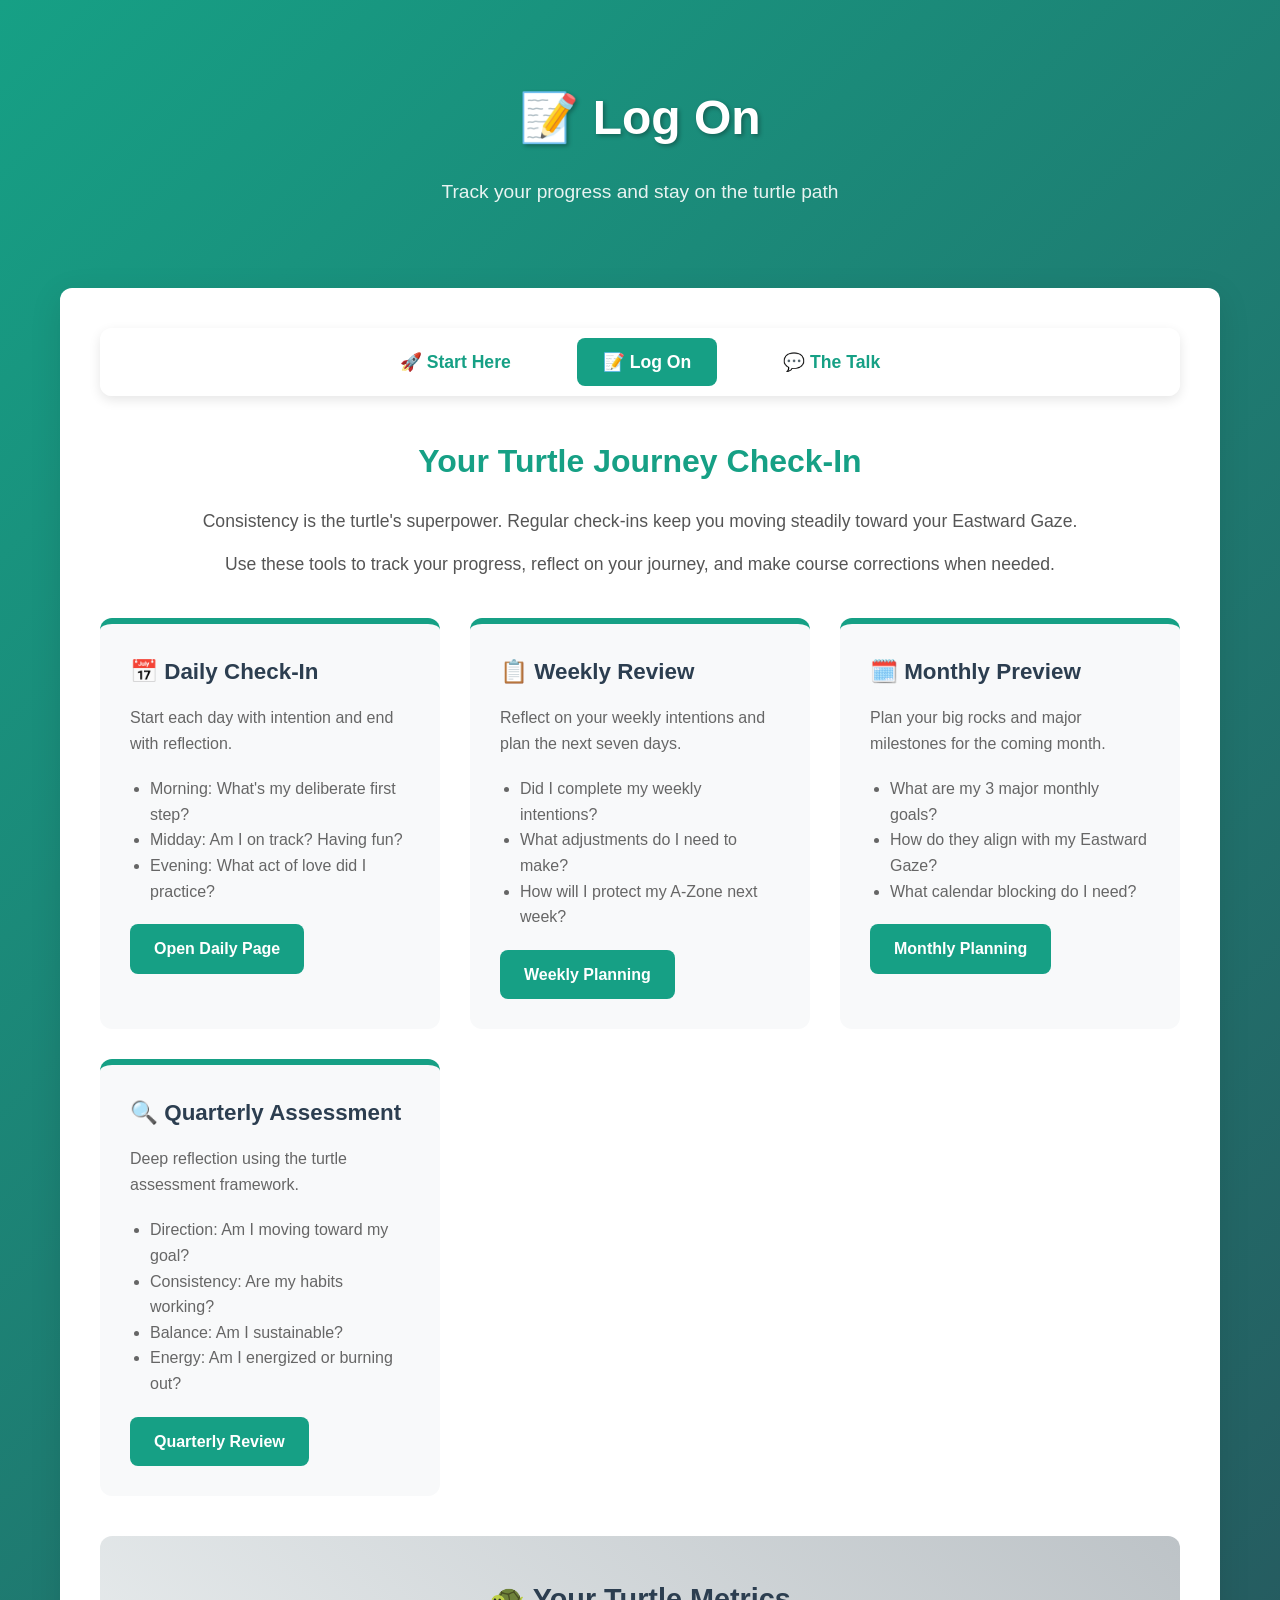
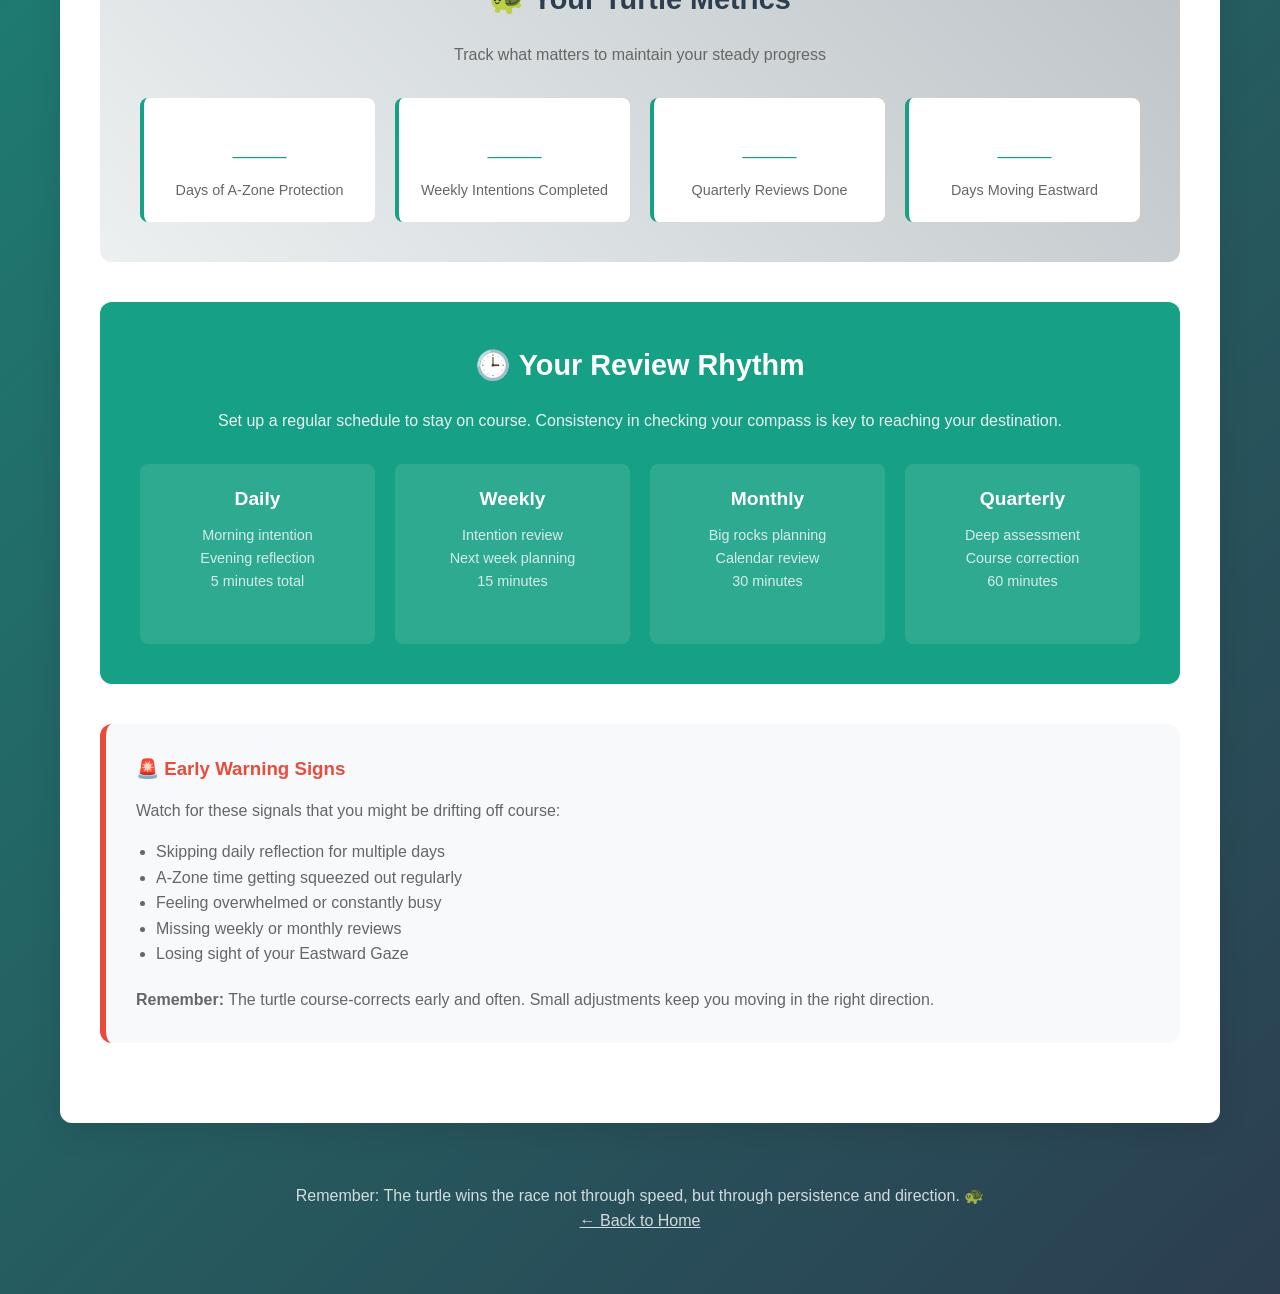
==== log-on.html @ a4d286ff "Add navigation bar and three new content pages New Features: - Added horizontal navigation bar to in" ====
<!DOCTYPE html>
<html lang="en">
<head>
    <meta charset="UTF-8">
    <meta name="viewport" content="width=device-width, initial-scale=1.0">
    <title>📝 Log On - TurtleTalk</title>
    <style>
        * {
            margin: 0;
            padding: 0;
            box-sizing: border-box;
        }

        body {
            font-family: 'Helvetica', Arial, sans-serif;
            line-height: 1.6;
            color: #2c3e50;
            background: linear-gradient(135deg, #16a085 0%, #2c3e50 100%);
            min-height: 100vh;
        }

        .container {
            max-width: 1200px;
            margin: 0 auto;
            padding: 20px;
        }

        .header {
            text-align: center;
            color: white;
            padding: 60px 0;
        }

        .header h1 {
            font-size: 3rem;
            margin-bottom: 20px;
            text-shadow: 2px 2px 4px rgba(0,0,0,0.3);
        }

        .header p {
            font-size: 1.2rem;
            opacity: 0.9;
        }

        .main-content {
            background: white;
            border-radius: 12px;
            box-shadow: 0 8px 32px rgba(0,0,0,0.1);
            padding: 40px;
            margin: 20px 0;
        }

        .nav-bar {
            background: rgba(255,255,255,0.95);
            padding: 20px 0;
            margin-bottom: 40px;
            border-radius: 12px;
            box-shadow: 0 4px 12px rgba(0,0,0,0.1);
        }

        .nav-links {
            display: flex;
            justify-content: center;
            gap: 40px;
            list-style: none;
            margin: 0;
            padding: 0;
        }

        .nav-links a {
            text-decoration: none;
            color: #16a085;
            font-weight: bold;
            font-size: 1.1rem;
            padding: 12px 24px;
            border-radius: 8px;
            transition: all 0.3s ease;
            border: 2px solid transparent;
        }

        .nav-links a:hover {
            background-color: #16a085;
            color: white;
            transform: translateY(-2px);
            box-shadow: 0 4px 12px rgba(22, 160, 133, 0.3);
        }

        .nav-links a.active {
            background-color: #16a085;
            color: white;
        }

        .intro {
            text-align: center;
            margin-bottom: 40px;
        }

        .intro h2 {
            color: #16a085;
            margin-bottom: 20px;
            font-size: 2rem;
        }

        .intro p {
            font-size: 1.1rem;
            color: #555;
            margin-bottom: 15px;
        }

        .check-in-grid {
            display: grid;
            grid-template-columns: repeat(auto-fit, minmax(300px, 1fr));
            gap: 30px;
            margin: 40px 0;
        }

        .check-in-card {
            background: #f8f9fa;
            padding: 30px;
            border-radius: 12px;
            border-top: 6px solid #16a085;
        }

        .check-in-card h3 {
            color: #2c3e50;
            margin-bottom: 15px;
            font-size: 1.4rem;
            display: flex;
            align-items: center;
            gap: 10px;
        }

        .check-in-card p {
            color: #666;
            margin-bottom: 20px;
        }

        .check-in-card ul {
            color: #666;
            margin-left: 20px;
            margin-bottom: 20px;
        }

        .check-in-card .btn {
            display: inline-block;
            padding: 12px 24px;
            background: #16a085;
            color: white;
            text-decoration: none;
            border-radius: 8px;
            font-weight: bold;
            transition: all 0.2s;
        }

        .check-in-card .btn:hover {
            background: #1abc9c;
            transform: translateY(-2px);
        }

        .tracking-section {
            background: linear-gradient(45deg, #ecf0f1, #bdc3c7);
            padding: 40px;
            border-radius: 12px;
            margin: 40px 0;
        }

        .tracking-section h3 {
            color: #2c3e50;
            margin-bottom: 20px;
            font-size: 1.8rem;
            text-align: center;
        }

        .tracking-grid {
            display: grid;
            grid-template-columns: repeat(auto-fit, minmax(200px, 1fr));
            gap: 20px;
            margin-top: 30px;
        }

        .metric-card {
            background: white;
            padding: 20px;
            border-radius: 8px;
            text-align: center;
            border-left: 4px solid #16a085;
        }

        .metric-card .number {
            font-size: 2rem;
            font-weight: bold;
            color: #16a085;
            margin-bottom: 10px;
        }

        .metric-card .label {
            color: #666;
            font-size: 0.9rem;
        }

        .review-schedule {
            background: #16a085;
            color: white;
            padding: 40px;
            border-radius: 12px;
            margin: 40px 0;
            text-align: center;
        }

        .review-schedule h3 {
            margin-bottom: 20px;
            font-size: 1.8rem;
        }

        .review-schedule p {
            margin-bottom: 30px;
            opacity: 0.9;
        }

        .schedule-grid {
            display: grid;
            grid-template-columns: repeat(auto-fit, minmax(200px, 1fr));
            gap: 20px;
            margin-top: 30px;
        }

        .schedule-item {
            background: rgba(255,255,255,0.1);
            padding: 20px;
            border-radius: 8px;
            text-align: center;
        }

        .schedule-item h4 {
            margin-bottom: 10px;
            font-size: 1.2rem;
        }

        .schedule-item p {
            font-size: 0.9rem;
            opacity: 0.8;
        }

        .footer {
            text-align: center;
            padding: 40px;
            color: white;
            opacity: 0.8;
        }

        @media (max-width: 768px) {
            .header h1 { font-size: 2rem; }
            .header p { font-size: 1rem; }
            .main-content { padding: 20px; }
            .check-in-grid { grid-template-columns: 1fr; }
            .nav-links { 
                flex-direction: column; 
                gap: 15px; 
                align-items: center; 
            }
            .nav-bar { padding: 15px 0; }
        }
    </style>
</head>
<body>
    <div class="container">
        <header class="header">
            <h1>📝 Log On</h1>
            <p>Track your progress and stay on the turtle path</p>
        </header>

        <main class="main-content">
            <nav class="nav-bar">
                <ul class="nav-links">
                    <li><a href="start-here.html">🚀 Start Here</a></li>
                    <li><a href="log-on.html" class="active">📝 Log On</a></li>
                    <li><a href="the-talk.html">💬 The Talk</a></li>
                </ul>
            </nav>

            <section class="intro">
                <h2>Your Turtle Journey Check-In</h2>
                <p>Consistency is the turtle's superpower. Regular check-ins keep you moving steadily toward your Eastward Gaze.</p>
                <p>Use these tools to track your progress, reflect on your journey, and make course corrections when needed.</p>
            </section>

            <section class="check-in-grid">
                <div class="check-in-card">
                    <h3>📅 Daily Check-In</h3>
                    <p>Start each day with intention and end with reflection.</p>
                    <ul>
                        <li>Morning: What's my deliberate first step?</li>
                        <li>Midday: Am I on track? Having fun?</li>
                        <li>Evening: What act of love did I practice?</li>
                    </ul>
                    <a href="turtle-planner.html#daily" class="btn">Open Daily Page</a>
                </div>

                <div class="check-in-card">
                    <h3>📋 Weekly Review</h3>
                    <p>Reflect on your weekly intentions and plan the next seven days.</p>
                    <ul>
                        <li>Did I complete my weekly intentions?</li>
                        <li>What adjustments do I need to make?</li>
                        <li>How will I protect my A-Zone next week?</li>
                    </ul>
                    <a href="turtle-planner.html#weekly" class="btn">Weekly Planning</a>
                </div>

                <div class="check-in-card">
                    <h3>🗓️ Monthly Preview</h3>
                    <p>Plan your big rocks and major milestones for the coming month.</p>
                    <ul>
                        <li>What are my 3 major monthly goals?</li>
                        <li>How do they align with my Eastward Gaze?</li>
                        <li>What calendar blocking do I need?</li>
                    </ul>
                    <a href="turtle-planner.html#monthly" class="btn">Monthly Planning</a>
                </div>

                <div class="check-in-card">
                    <h3>🔍 Quarterly Assessment</h3>
                    <p>Deep reflection using the turtle assessment framework.</p>
                    <ul>
                        <li>Direction: Am I moving toward my goal?</li>
                        <li>Consistency: Are my habits working?</li>
                        <li>Balance: Am I sustainable?</li>
                        <li>Energy: Am I energized or burning out?</li>
                    </ul>
                    <a href="turtle-planner.html#quarterly" class="btn">Quarterly Review</a>
                </div>
            </section>

            <section class="tracking-section">
                <h3>🐢 Your Turtle Metrics</h3>
                <p style="text-align: center; color: #666;">Track what matters to maintain your steady progress</p>
                
                <div class="tracking-grid">
                    <div class="metric-card">
                        <div class="number">___</div>
                        <div class="label">Days of A-Zone Protection</div>
                    </div>
                    <div class="metric-card">
                        <div class="number">___</div>
                        <div class="label">Weekly Intentions Completed</div>
                    </div>
                    <div class="metric-card">
                        <div class="number">___</div>
                        <div class="label">Quarterly Reviews Done</div>
                    </div>
                    <div class="metric-card">
                        <div class="number">___</div>
                        <div class="label">Days Moving Eastward</div>
                    </div>
                </div>
            </section>

            <section class="review-schedule">
                <h3>🕒 Your Review Rhythm</h3>
                <p>Set up a regular schedule to stay on course. Consistency in checking your compass is key to reaching your destination.</p>
                
                <div class="schedule-grid">
                    <div class="schedule-item">
                        <h4>Daily</h4>
                        <p>Morning intention<br>Evening reflection<br>5 minutes total</p>
                    </div>
                    <div class="schedule-item">
                        <h4>Weekly</h4>
                        <p>Intention review<br>Next week planning<br>15 minutes</p>
                    </div>
                    <div class="schedule-item">
                        <h4>Monthly</h4>
                        <p>Big rocks planning<br>Calendar review<br>30 minutes</p>
                    </div>
                    <div class="schedule-item">
                        <h4>Quarterly</h4>
                        <p>Deep assessment<br>Course correction<br>60 minutes</p>
                    </div>
                </div>
            </section>

            <div style="background: #f8f9fa; padding: 30px; border-radius: 12px; border-left: 6px solid #e74c3c; margin: 40px 0;">
                <h3 style="color: #e74c3c; margin-bottom: 15px;">🚨 Early Warning Signs</h3>
                <p style="margin-bottom: 15px; color: #666;">Watch for these signals that you might be drifting off course:</p>
                <ul style="color: #666; margin-left: 20px;">
                    <li>Skipping daily reflection for multiple days</li>
                    <li>A-Zone time getting squeezed out regularly</li>
                    <li>Feeling overwhelmed or constantly busy</li>
                    <li>Missing weekly or monthly reviews</li>
                    <li>Losing sight of your Eastward Gaze</li>
                </ul>
                <p style="margin-top: 20px; color: #666;"><strong>Remember:</strong> The turtle course-corrects early and often. Small adjustments keep you moving in the right direction.</p>
            </div>
        </main>

        <footer class="footer">
            <p>Remember: The turtle wins the race not through speed, but through persistence and direction. 🐢</p>
            <p><a href="index.html" style="color: white;">← Back to Home</a></p>
        </footer>
    </div>
</body>
</html>
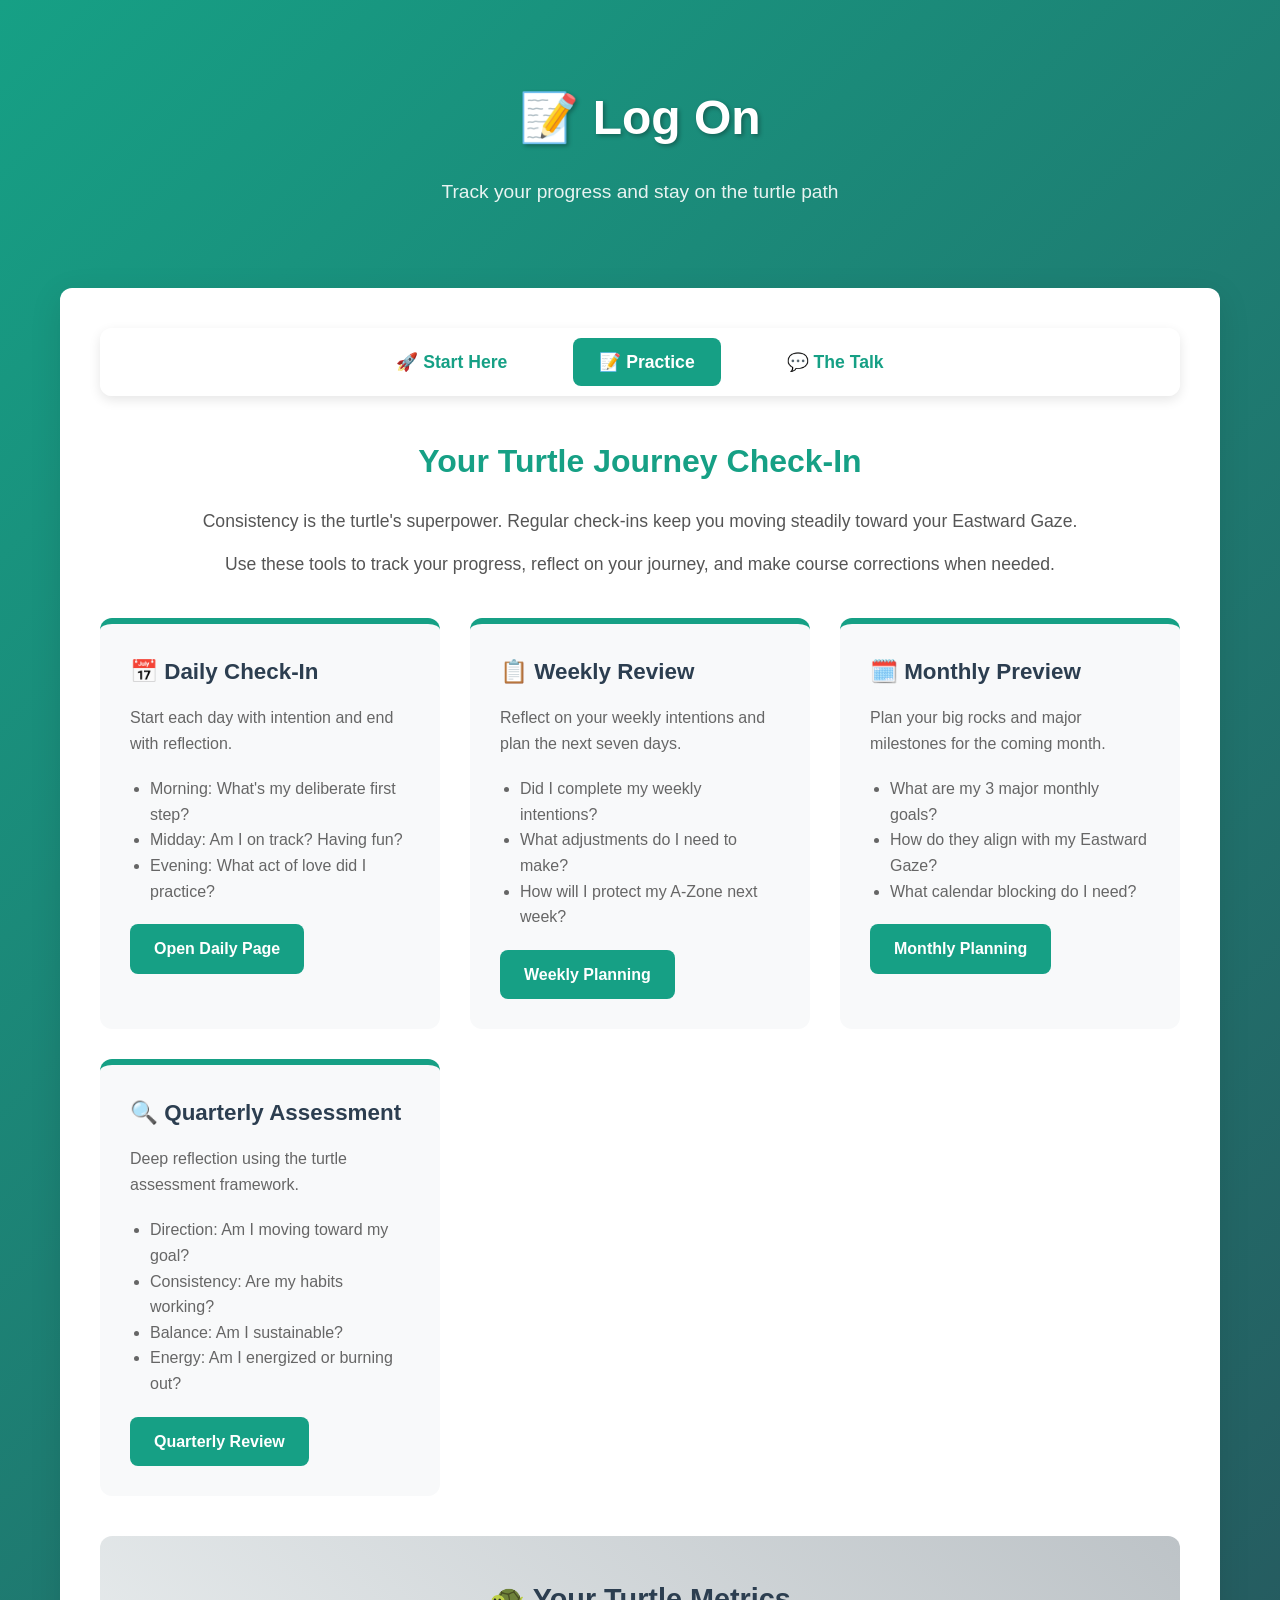
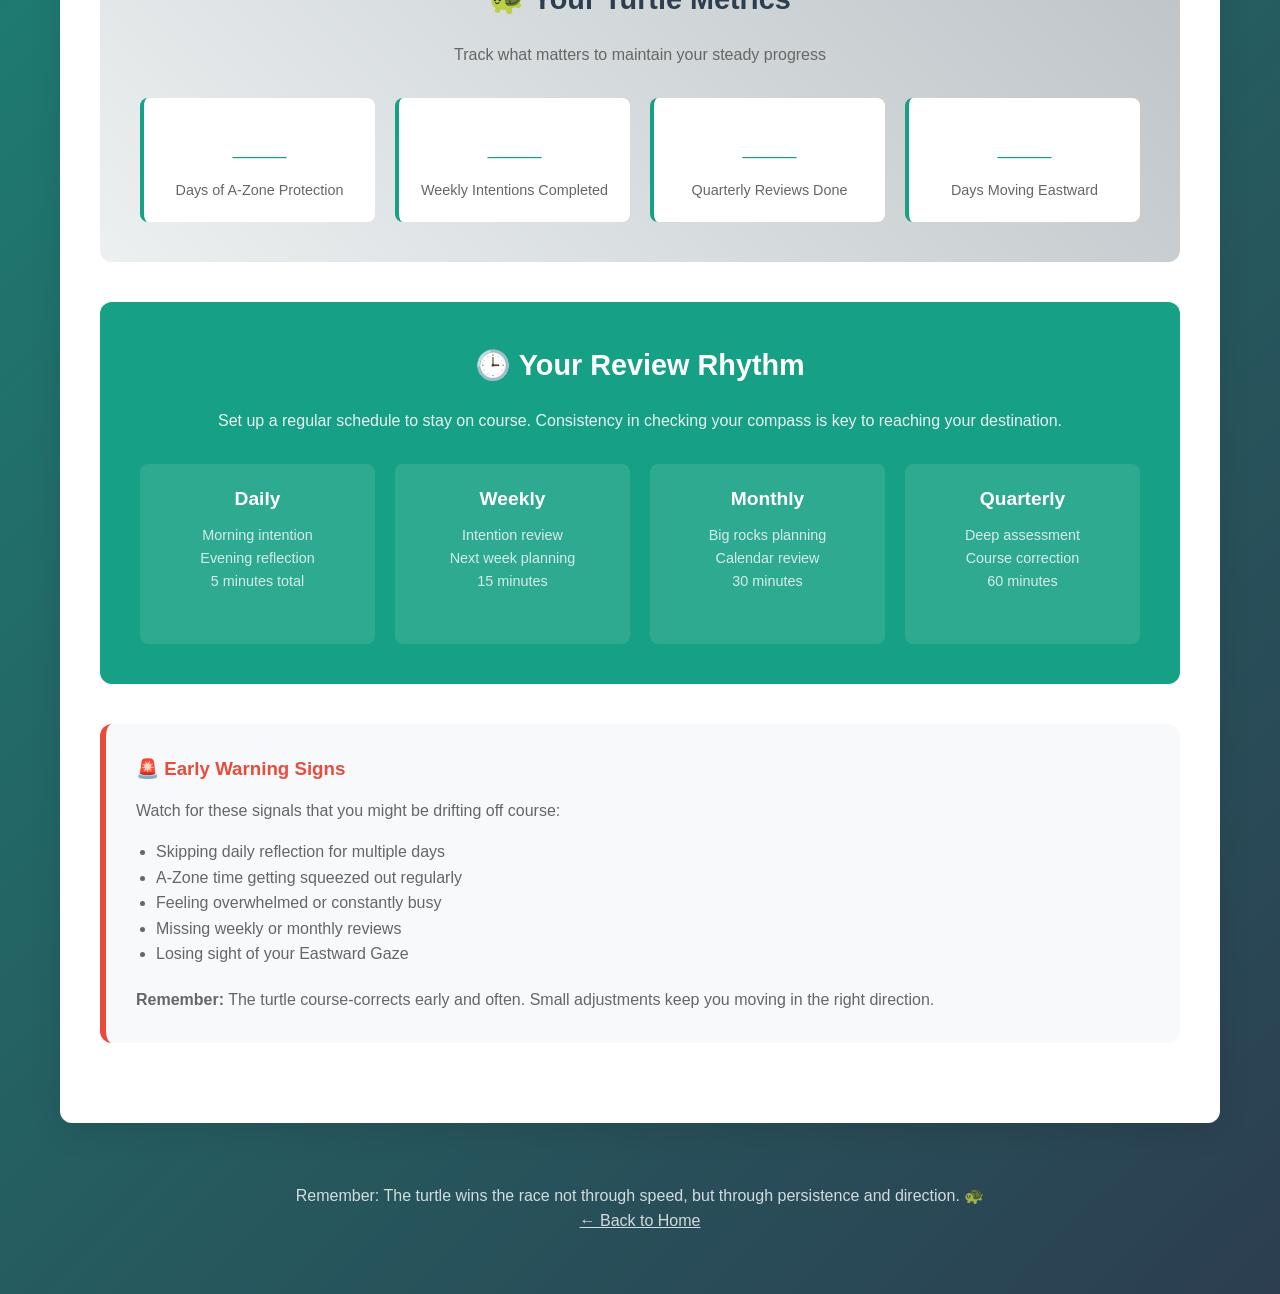
==== commit d7bd1c32: "Complete rebrand to "Turtle Practice" and fix GitHub Actions Major Rebranding: - Changed all titles " ====
--- a/log-on.html
+++ b/log-on.html
@@ -3,7 +3,7 @@
 <head>
     <meta charset="UTF-8">
     <meta name="viewport" content="width=device-width, initial-scale=1.0">
-    <title>📝 Log On - TurtleTalk</title>
+    <title>📝 Practice - Turtle Practice</title>
     <style>
         * {
             margin: 0;
@@ -273,7 +273,7 @@
             <nav class="nav-bar">
                 <ul class="nav-links">
                     <li><a href="start-here.html">🚀 Start Here</a></li>
-                    <li><a href="log-on.html" class="active">📝 Log On</a></li>
+                    <li><a href="log-on.html" class="active">📝 Practice</a></li>
                     <li><a href="the-talk.html">💬 The Talk</a></li>
                 </ul>
             </nav>
